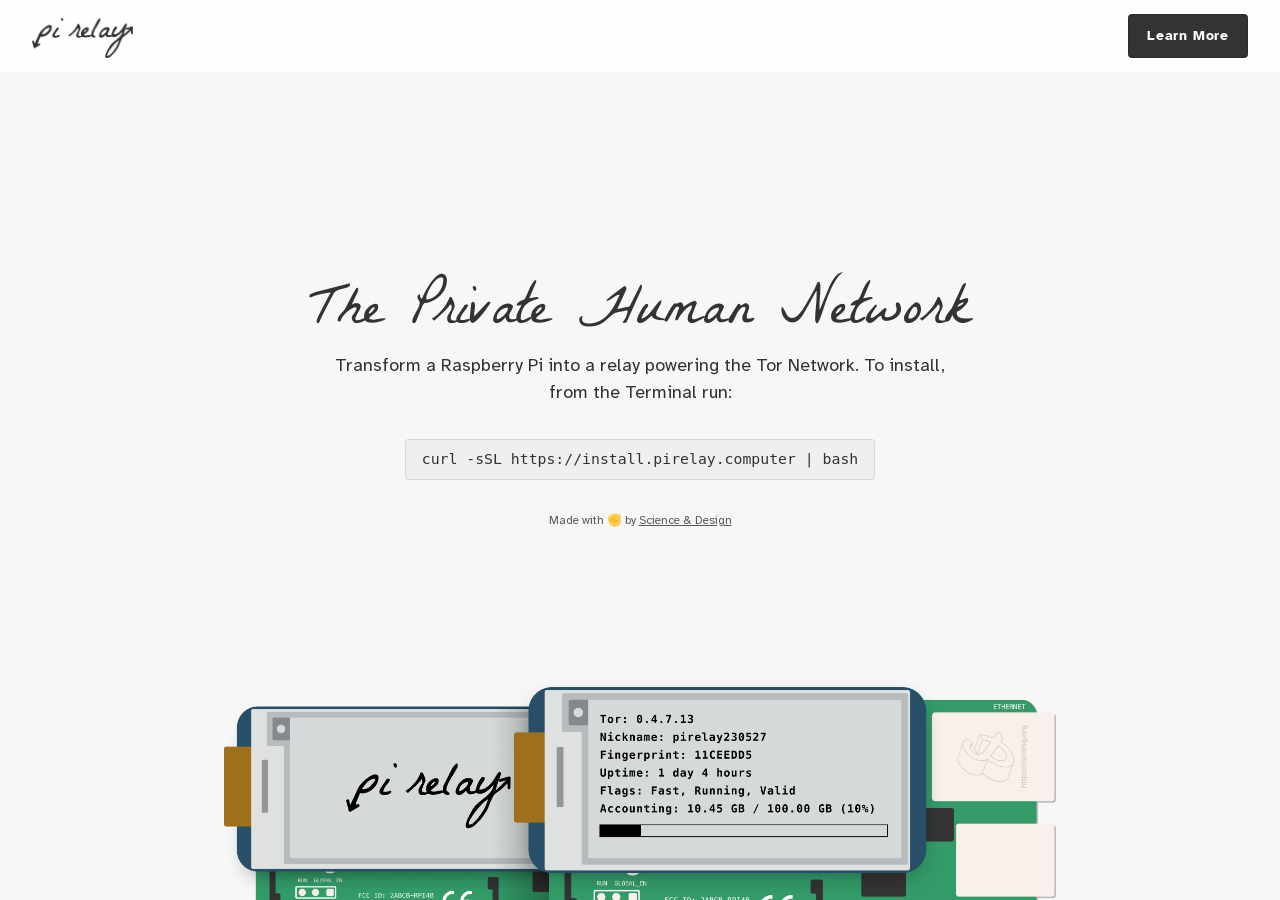
==== index.html @ c27e858c "update intro" ====
<!doctype html>

<!-- Hey there! Thanks for taking a closer look at the code 😎
This project is a work IN-PROGRESS! If you'd like to help make
it better  - i.e. more accessible, align closer with
W3C/WHATWG Standards, etc - please consider contributing 🙏 -->

<html lang="en">

<head>
	<meta charset="utf-8">
	<meta name="author" content="Glenn Sorrentino">
	<meta name="viewport" content="width=device-width, initial-scale=1">
	<meta name="description" content="Pi Relay transforms a Raspberry Pi into a relay powering the Tor network."> <!-- Keep the description to around 20 words or 150 characters so it displays fully on Google search results. -->
	<meta name="theme-color" content="#333">

	<title>Pi Relay</title>

	<link rel="apple-touch-icon" sizes="180x180" href="images/favicon/apple-touch-icon.png">
	<link rel="icon" type="image/png" href="design-system/images/favicon/favicon-32x32.png" sizes="32x32">
	<link rel="icon" type="image/png" href="design-system/images/favicon/favicon-16x16.png" sizes="16x16">
	<link rel="icon" type="image/png" href="design-system/images/favicon/android-chrome-192x192.png" sizes="192x192">
	<link rel="icon" type="image/png" href="design-system/images/favicon/android-chrome-512x512.png" sizes="512x512">
	<link rel="icon" type="image/x-icon" href="design-system/images/favicon/favicon.ico">
	<link rel="stylesheet" href="design-system/css/style.css">

	<script src="design-system/js/jquery-min.js"></script>
	<script src="design-system/js/design-system.js"></script>
</head>

<body>
	<header>
		<div class="wrapper">
			<div class="logo">
				<div class="logoMark"></div>
				<a href="#"><img src="design-system/images/nav/logo.png" alt="pi relay logo"></a></h1>
			</div>
			<nav>
				<a role="button" class="btn primaryBtn btnLrg" href="https://github.com/scidsg/pi-relay" target="_blank" rel="noopener noreferrer">Learn More</a>
			</nav>
		</div>
	</header>

	<div role="main">
		<section class="intro">
			<div class="wrapper">
				<h1>The Private Human Network</h1>
				<p>Transform a Raspberry Pi into a relay powering the Tor Network. To install, from the Terminal run:</p>
				<div class="code">
					<p>curl -sSL https://install.pirelay.computer | bash</p>
				</div>
				<p>Made with ✊ by <a href="https://scidsg.org" target="_blank" rel="noopener noreferrer">Science &amp; Design</a></p>
			</div>
		</section>
</body>

</html>
---- design-system/css/style.css ----
/* The Simple Design System is made with ❤️ by Glenn Sorrentino - https://glennsorrentino.com */
/* Please consider contributing! */

@import url("reset.css");
@import url("variables.css");
@import url("animation.css");
@import url("typography.css");
@import url("../components/button/css/button.css");
/* @import url("firefox.css"); */
@import url("../components/header/css/header.css");
@import url("../components/intro/css/intro.css");
@import url("../components/tabs/css/tabs.css");
@import url("../components/content/css/content.css");
@import url("../components/aside/css/aside.css");
@import url("../components/content/css/cards.css");
@import url("../components/footer/css/footer.css");
@import url("../components/badge/css/badge.css");
@import url("../components/toggle/css/toggle.css");
@import url("../components/banner/css/banner.css");
@import url("../components/statement/css/statement.css");
@import url("../components/article/css/article.css");
@import url("../components/table/css/table.css");
@import url("../components/login/css/login.css");
@import url("base.css");
@import url("../../css/overrides.css");
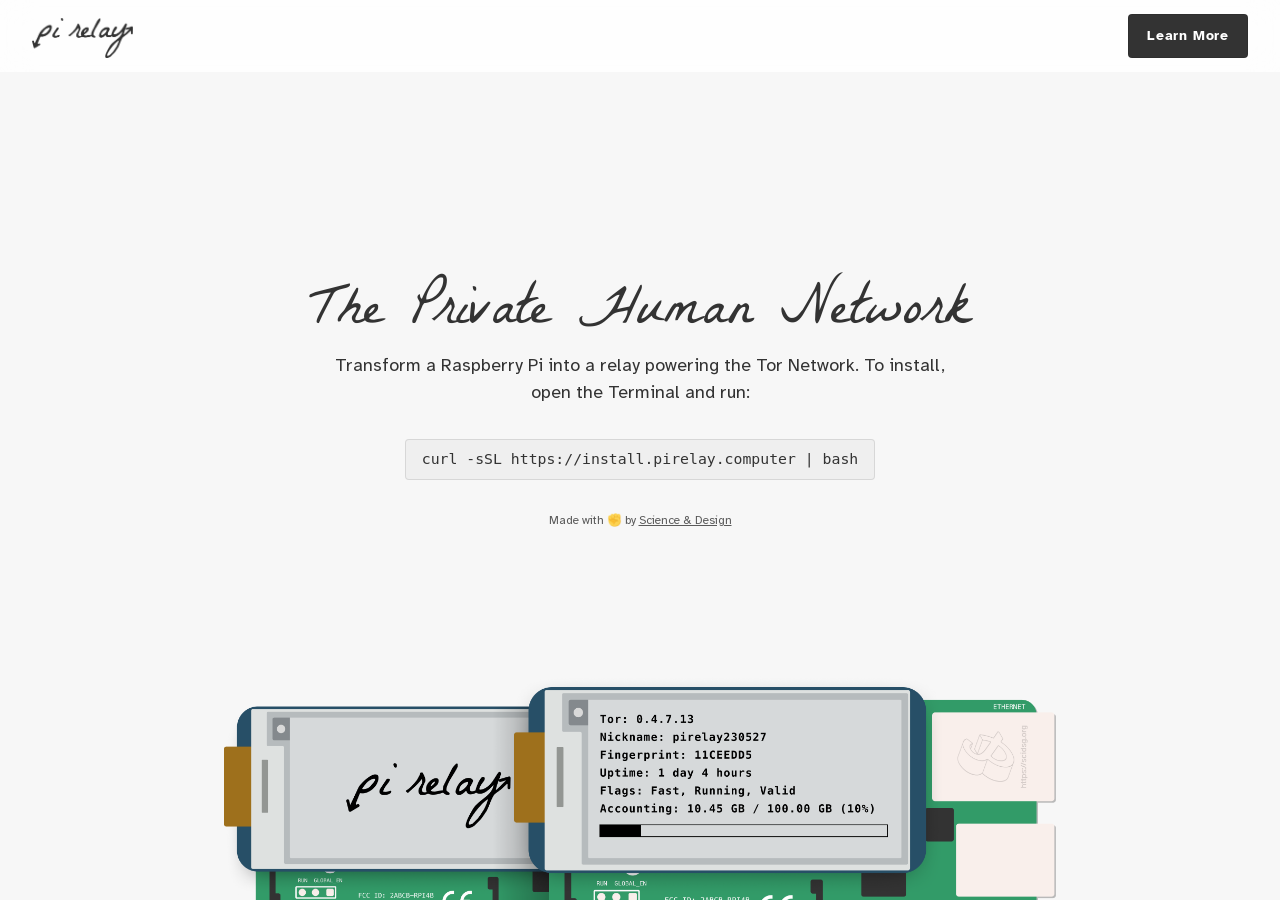
==== commit 6d074631: "Update index.html" ====
--- a/index.html
+++ b/index.html
@@ -45,7 +45,7 @@
 		<section class="intro">
 			<div class="wrapper">
 				<h1>The Private Human Network</h1>
-				<p>Transform a Raspberry Pi into a relay powering the Tor Network. To install, from the Terminal run:</p>
+				<p>Transform a Raspberry Pi into a relay powering the Tor Network. To install, open the Terminal and run:</p>
 				<div class="code">
 					<p>curl -sSL https://install.pirelay.computer | bash</p>
 				</div>
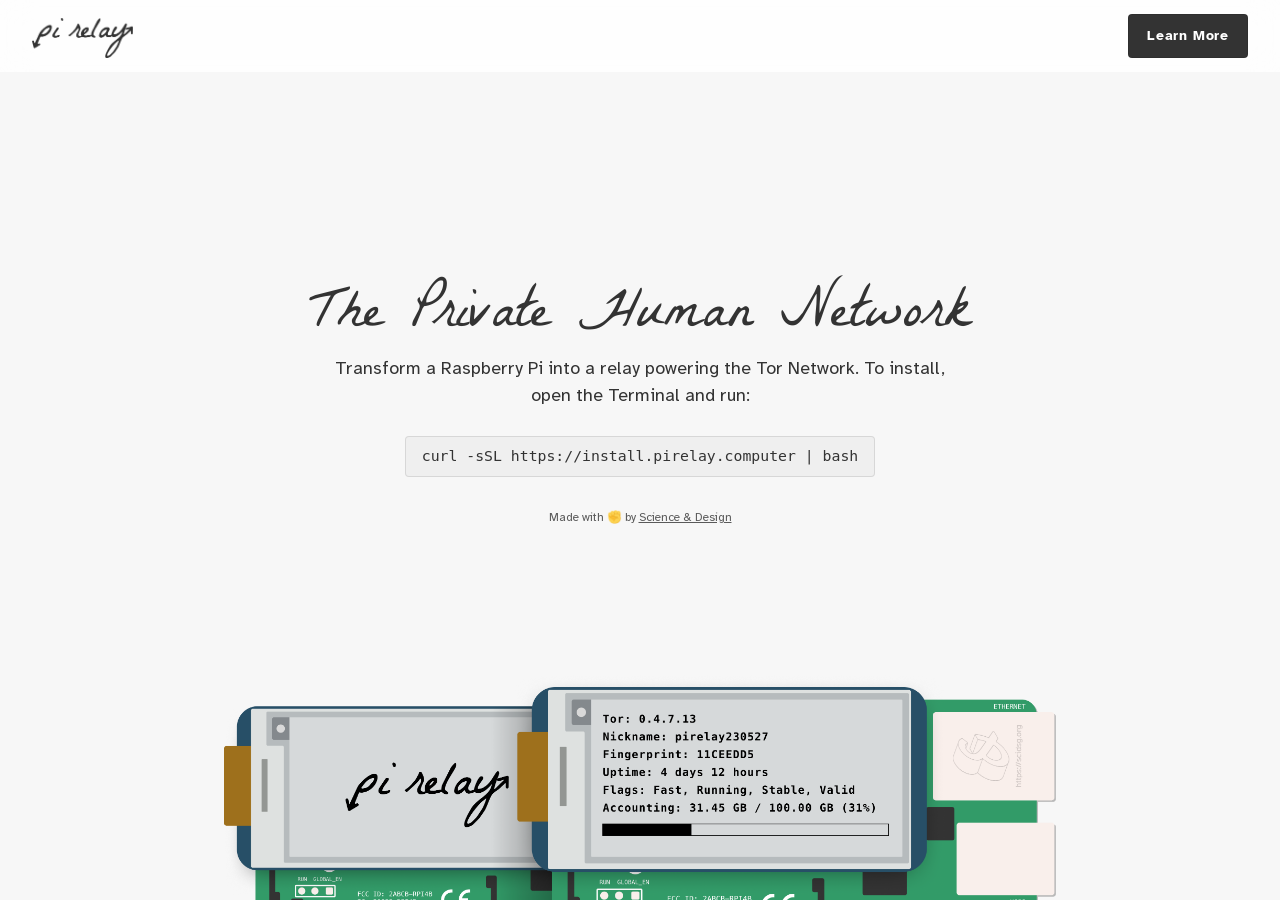
==== commit dcc6f54f: "Update index.html" ====
--- a/index.html
+++ b/index.html
@@ -33,7 +33,7 @@
 		<div class="wrapper">
 			<div class="logo">
 				<div class="logoMark"></div>
-				<a href="#"><img src="design-system/images/nav/logo.png" alt="pi relay logo"></a></h1>
+				<img src="design-system/images/nav/logo.png" alt="pi relay logo">
 			</div>
 			<nav>
 				<a role="button" class="btn primaryBtn btnLrg" href="https://github.com/scidsg/pi-relay" target="_blank" rel="noopener noreferrer">Learn More</a>
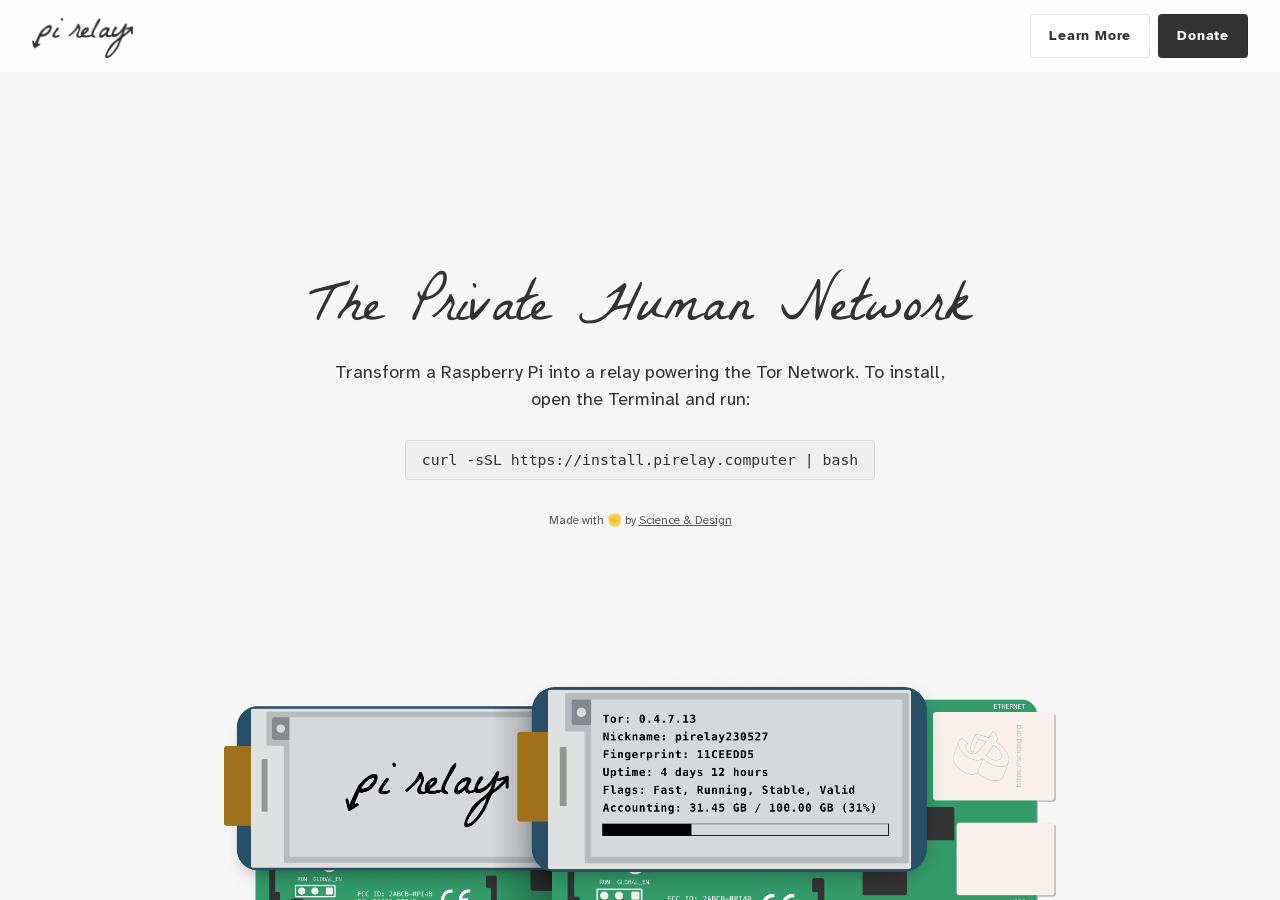
==== commit 5adf89ec: "Update index.html" ====
--- a/index.html
+++ b/index.html
@@ -36,7 +36,8 @@
 				<img src="design-system/images/nav/logo.png" alt="pi relay logo">
 			</div>
 			<nav>
-				<a role="button" class="btn primaryBtn btnLrg" href="https://github.com/scidsg/pi-relay" target="_blank" rel="noopener noreferrer">Learn More</a>
+				<a role="button" class="btn btnLrg" href="https://github.com/scidsg/pi-relay" target="_blank" rel="noopener noreferrer">Learn More</a>
+				<a role="button" class="btn btnLrg primaryBtn" href="https://opencollective.com/scidsg/contribute/pi-relay-supporter-61700" target="_blank" rel="noopener noreferrer">Donate</a>
 			</nav>
 		</div>
 	</header>
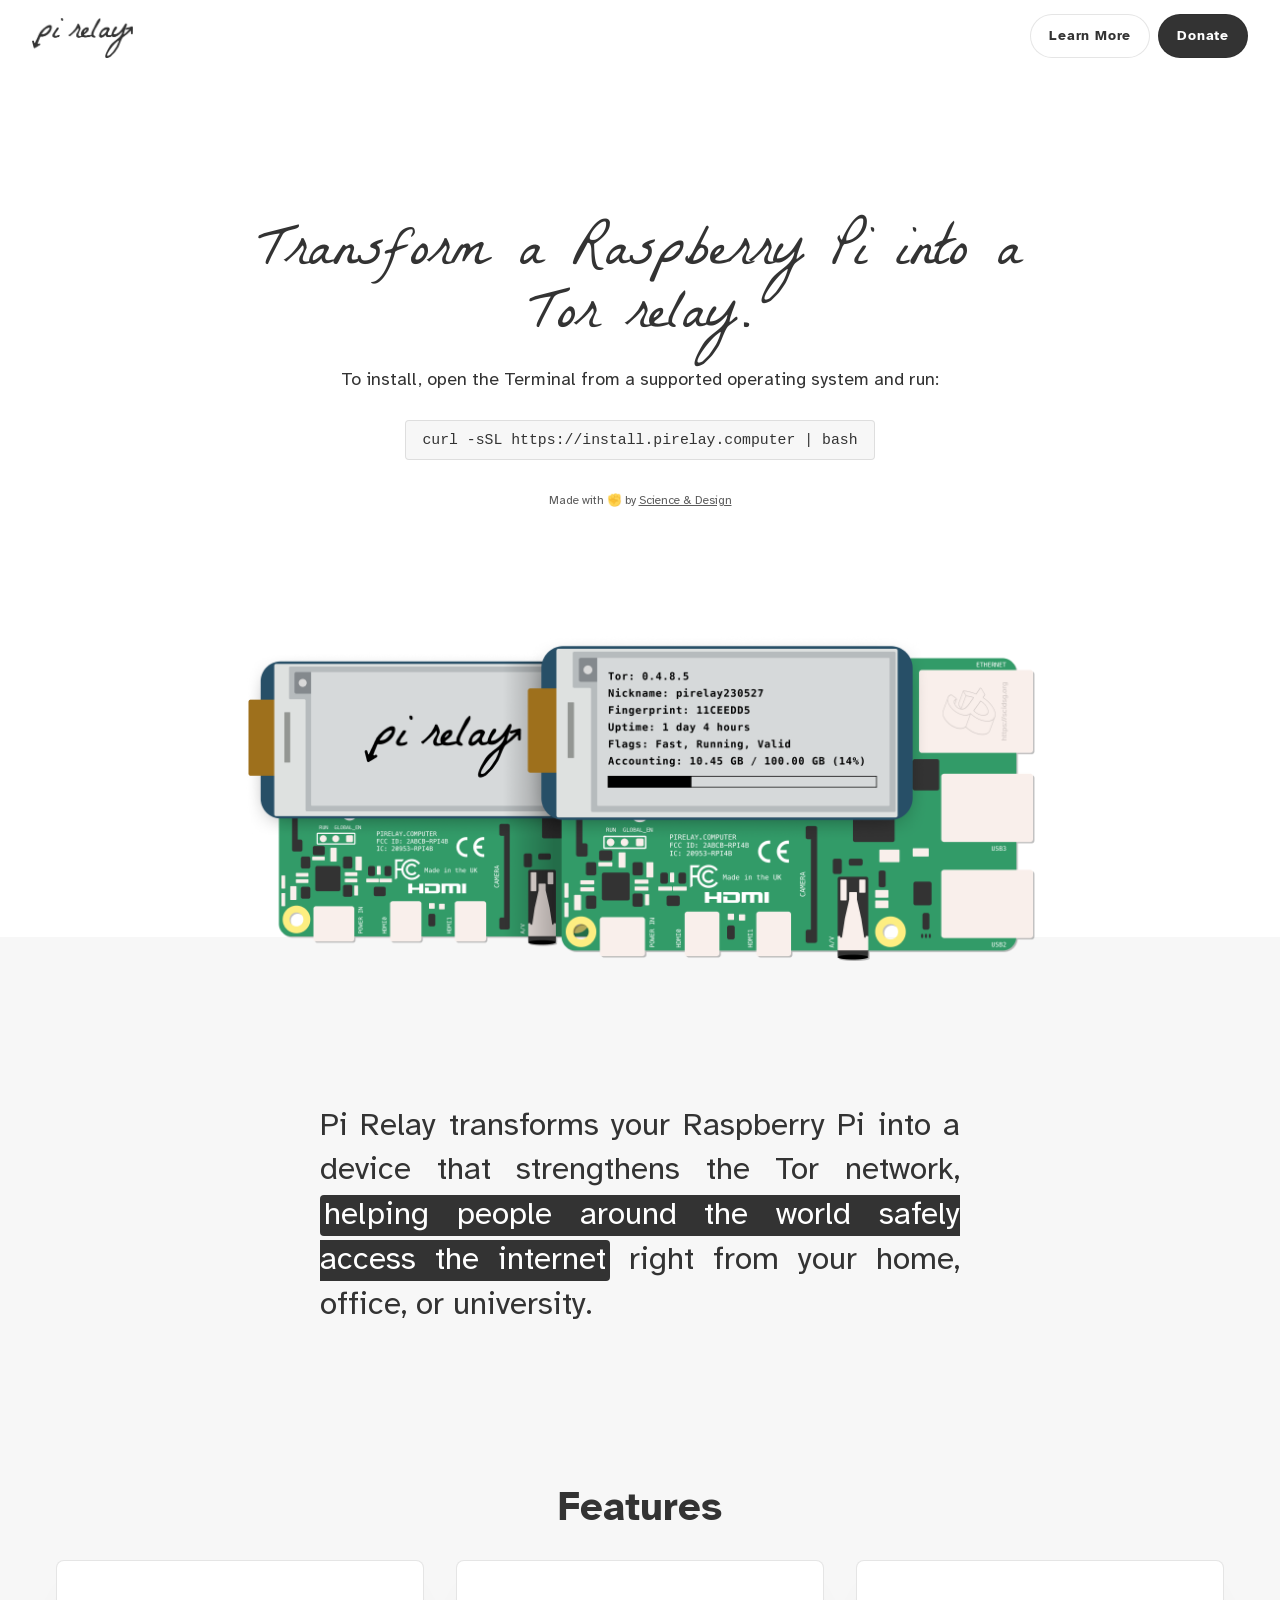
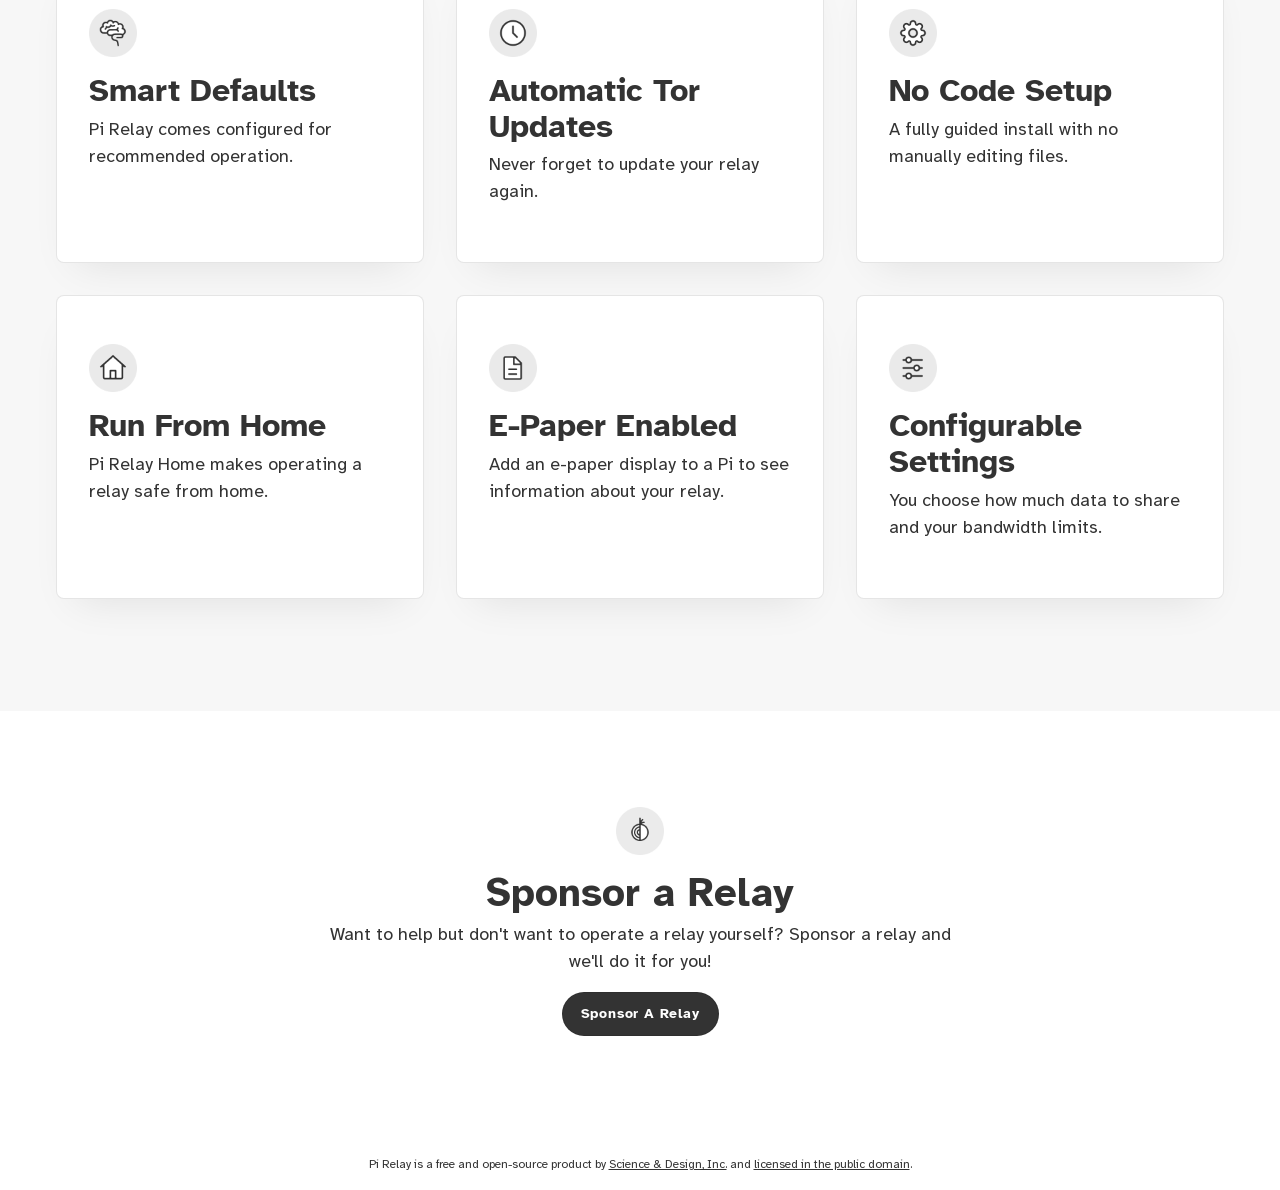
==== commit 09c5df2d: "update homepage" ====
--- a/index.html
+++ b/index.html
@@ -1,20 +1,15 @@
 <!doctype html>
-
-<!-- Hey there! Thanks for taking a closer look at the code 😎
-This project is a work IN-PROGRESS! If you'd like to help make
-it better  - i.e. more accessible, align closer with
-W3C/WHATWG Standards, etc - please consider contributing 🙏 -->
 
 <html lang="en">
 
 <head>
 	<meta charset="utf-8">
-	<meta name="author" content="Glenn Sorrentino">
+	<meta name="author" content="Science & Design, Inc.">
 	<meta name="viewport" content="width=device-width, initial-scale=1">
 	<meta name="description" content="Pi Relay transforms a Raspberry Pi into a relay powering the Tor network."> <!-- Keep the description to around 20 words or 150 characters so it displays fully on Google search results. -->
 	<meta name="theme-color" content="#333">
 
-	<title>Pi Relay</title>
+	<title>Pi Relay - The Private Human Network</title>
 
 	<link rel="apple-touch-icon" sizes="180x180" href="images/favicon/apple-touch-icon.png">
 	<link rel="icon" type="image/png" href="design-system/images/favicon/favicon-32x32.png" sizes="32x32">
@@ -45,14 +40,84 @@
 	<div role="main">
 		<section class="intro">
 			<div class="wrapper">
-				<h1>The Private Human Network</h1>
-				<p>Transform a Raspberry Pi into a relay powering the Tor Network. To install, open the Terminal and run:</p>
+				<h1>Transform a Raspberry Pi into a Tor&nbsp;relay.</h1>
+				<p>To install, open the Terminal from a supported operating system and run:</p>
 				<div class="code">
 					<p>curl -sSL https://install.pirelay.computer | bash</p>
 				</div>
 				<p>Made with ✊ by <a href="https://scidsg.org" target="_blank" rel="noopener noreferrer">Science &amp; Design</a></p>
+				<img src="design-system/images/intro/cover.png" alt="Pi with E-Paper Display">
 			</div>
 		</section>
+
+		<section class="statementContainer">
+		  <div class="wrapper">
+		    <div class="statement description">
+		      <p>Pi Relay transforms your Raspberry Pi into a device that strengthens the Tor network, <span class="highlight">helping people around the world safely access the internet</span> right from your home, office, or university.</p>
+		    </div>
+		  </div>
+		</section>
+
+		<section class="cardSection">
+		  <div class="wrapper">
+		    <h3>Features</h3>
+		    <div class="groupRow card">
+		      <div class="description">
+		        <div class="icon smart"></div>
+		        <h4>Smart Defaults</h4>
+		        <p>Pi Relay comes configured for recommended operation.</p>
+		      </div>
+		      <div class="description">
+		        <div class="icon update"></div>
+		        <h4>Automatic Tor Updates</h4>
+		        <p>Never forget to update your relay again.</p>
+		      </div>
+		      <div class="description">
+		        <div class="icon setup"></div>
+		        <h4>No Code Setup</h4>
+		        <p>A fully guided install with no manually editing files.</p>
+		      </div>
+		    </div>
+		    <div class="groupRow card">
+		      <div class="description">
+		        <div class="icon home"></div>
+		        <h4>Run From Home</h4>
+		        <p>Pi Relay Home makes operating a relay safe from home.</p>
+		      </div>
+		      <div class="description">
+		        <div class="icon paper"></div>
+		        <h4>E-Paper Enabled</h4>
+		        <p>Add an e-paper display to a Pi to see information about your relay.</p>
+		      </div>
+		      <div class="description">
+		        <div class="icon config"></div>
+		        <h4>Configurable Settings</h4>
+		        <p>You choose how much data to share and your bandwidth limits.</p>
+		      </div>
+		    </div>
+		  </div>
+		</section>
+
+		<section class="featureSection">
+			<div class="wrapper">
+				<div class="group featureGroup">
+					<div class="description">
+						<div class="icon tor"></div>
+						<h3>Sponsor a Relay</h3>
+						<p>Want to help but don't want to operate a relay yourself? Sponsor a relay and we'll do it for you!</p>
+						<a class="btn btnLrg primaryBtn" href="https://opencollective.com/scidsg/contribute/tor-relay-operator-50818" target="_blank" rel="noopener noreferrer">Sponsor a Relay</a>
+					</div>
+					
+				</div>
+			</div>
+		</section>
+
+		<footer>
+		  <div class="wrapper">
+		    <p>Pi Relay is a free and open-source product by <a property="dct:title" href="https://scidsg.org" target="_blank" rel="cc:attributionURL noopener noreferrer">Science &amp; Design, Inc.</a> and <a href="https://github.com/scidsg/pi-relay/blob/main/LICENSE" target="_blank" rel="license noopener noreferrer">licensed in the public domain</a>.</p>
+		  </div>
+		</footer>
+
 </body>
 
 </html>
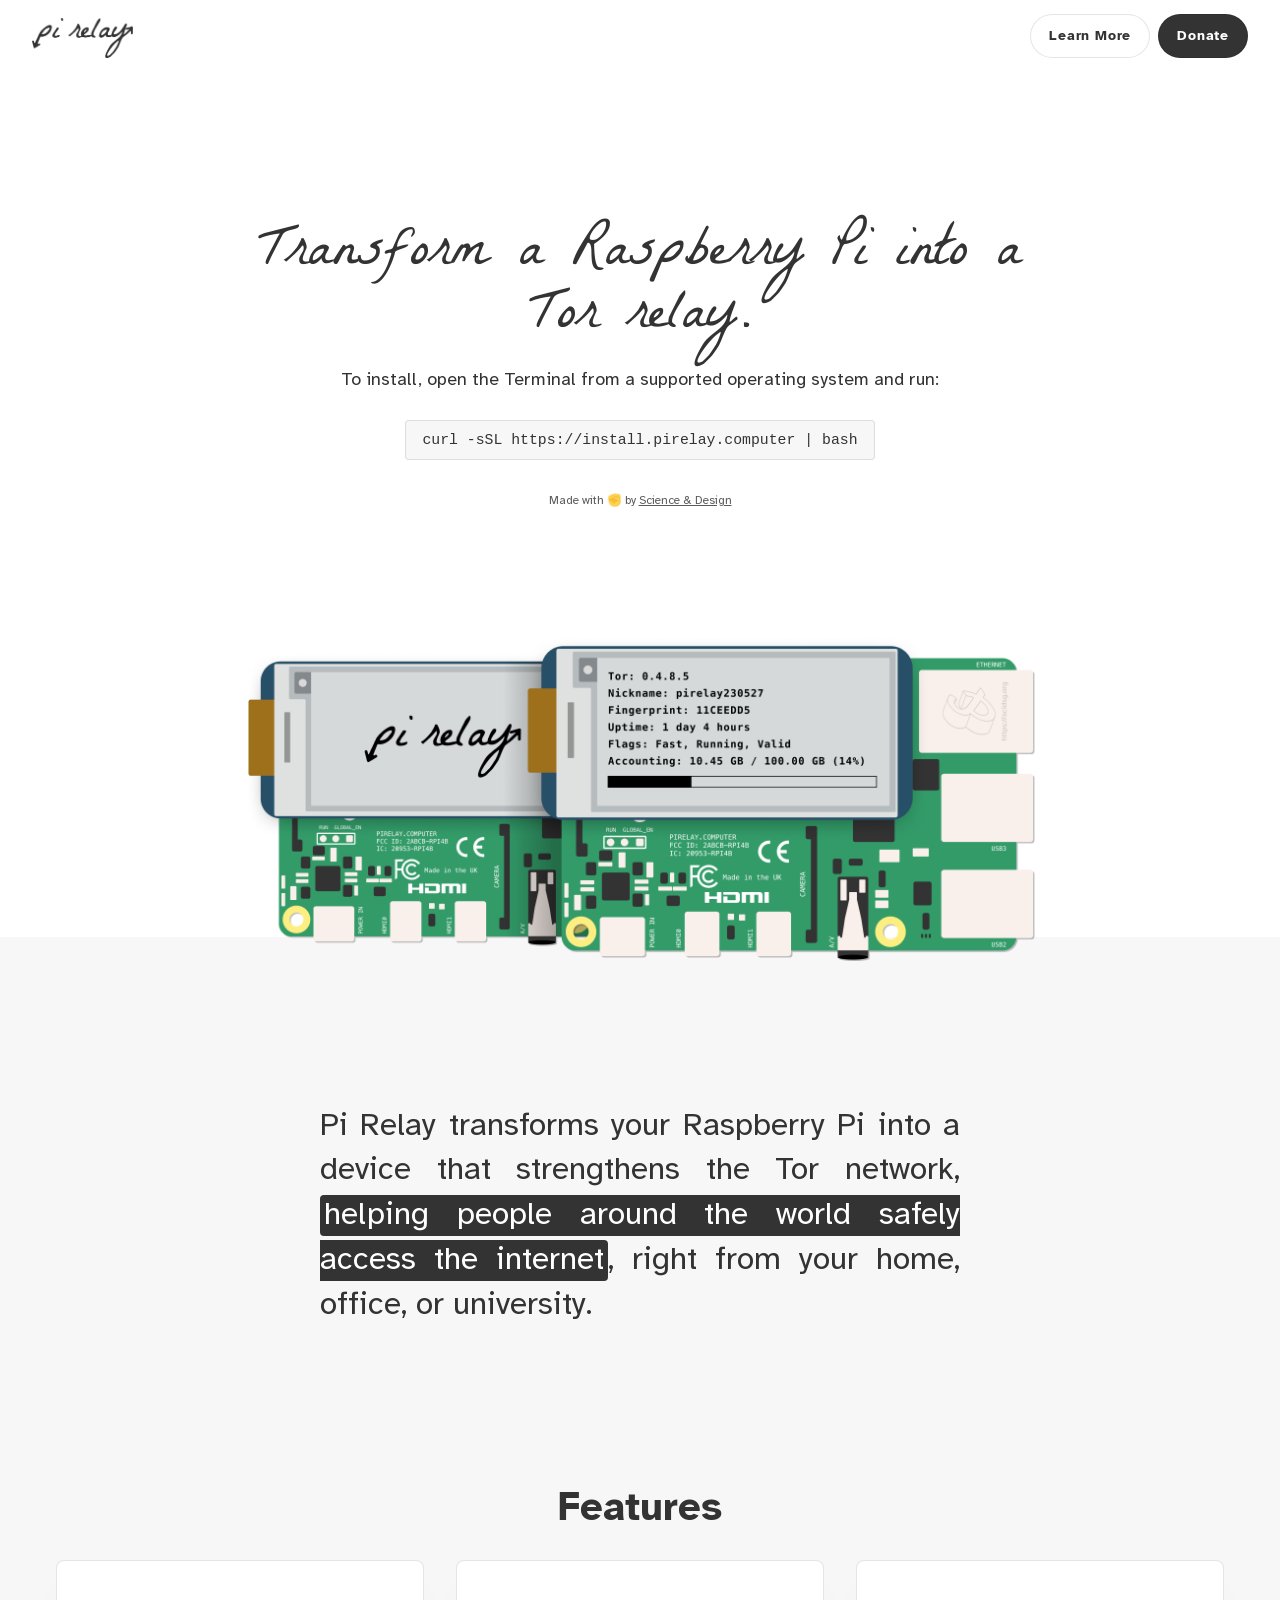
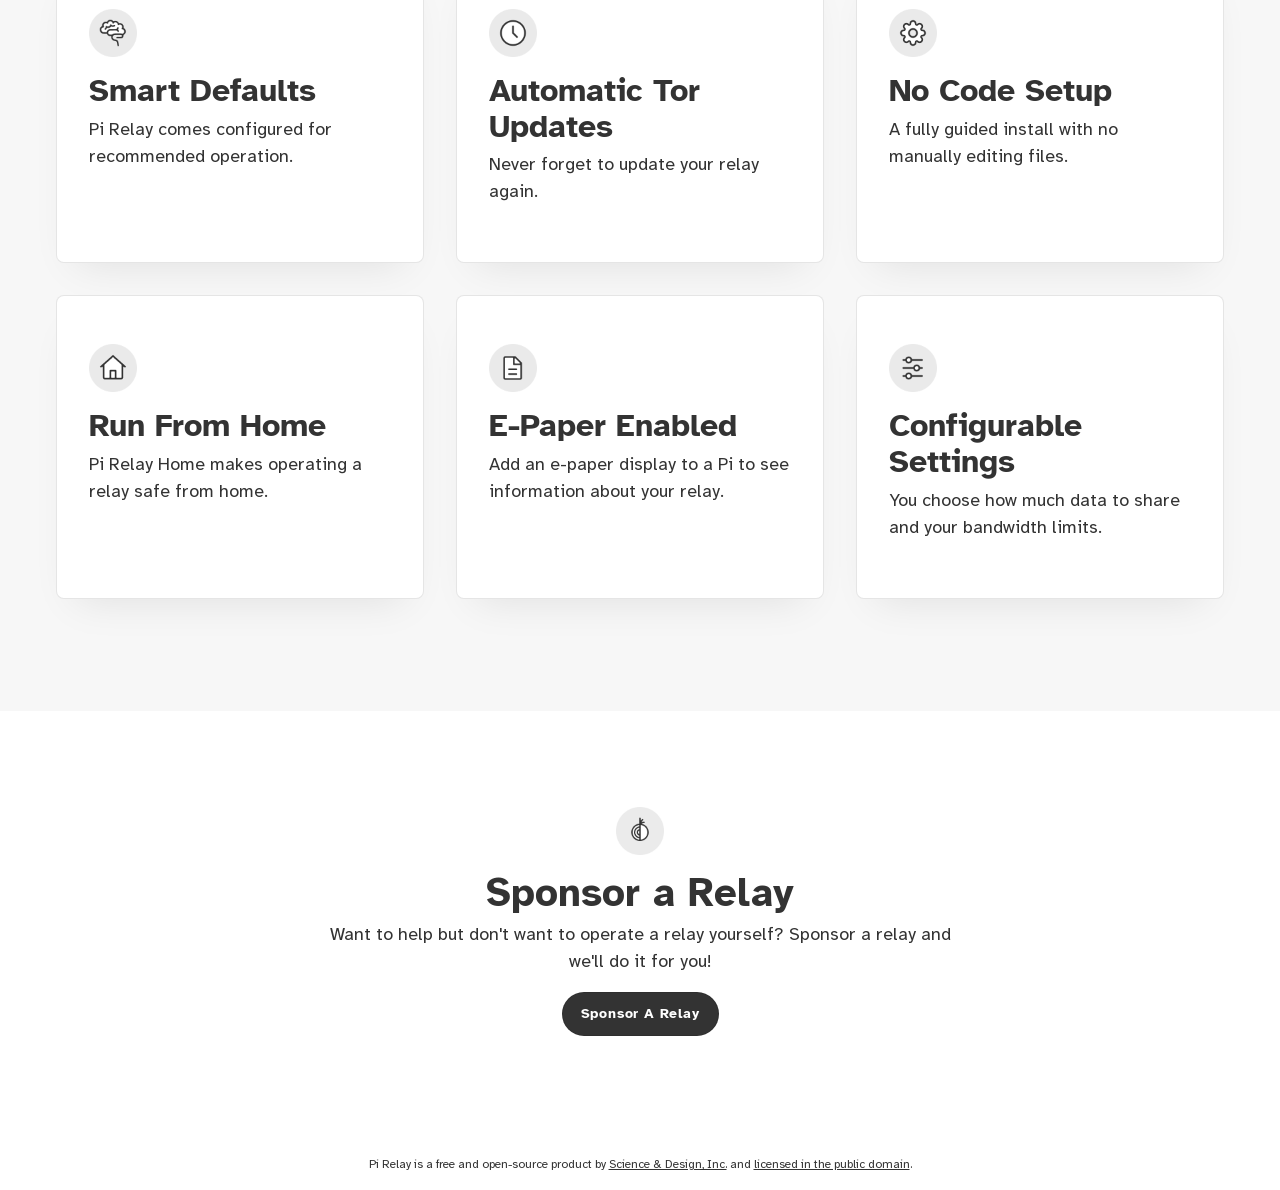
==== commit 32255bf7: "Update index.html" ====
--- a/index.html
+++ b/index.html
@@ -53,7 +53,7 @@
 		<section class="statementContainer">
 		  <div class="wrapper">
 		    <div class="statement description">
-		      <p>Pi Relay transforms your Raspberry Pi into a device that strengthens the Tor network, <span class="highlight">helping people around the world safely access the internet</span> right from your home, office, or university.</p>
+		      <p>Pi Relay transforms your Raspberry Pi into a device that strengthens the Tor network, <span class="highlight">helping people around the world safely access the internet</span>, right from your home, office, or university.</p>
 		    </div>
 		  </div>
 		</section>
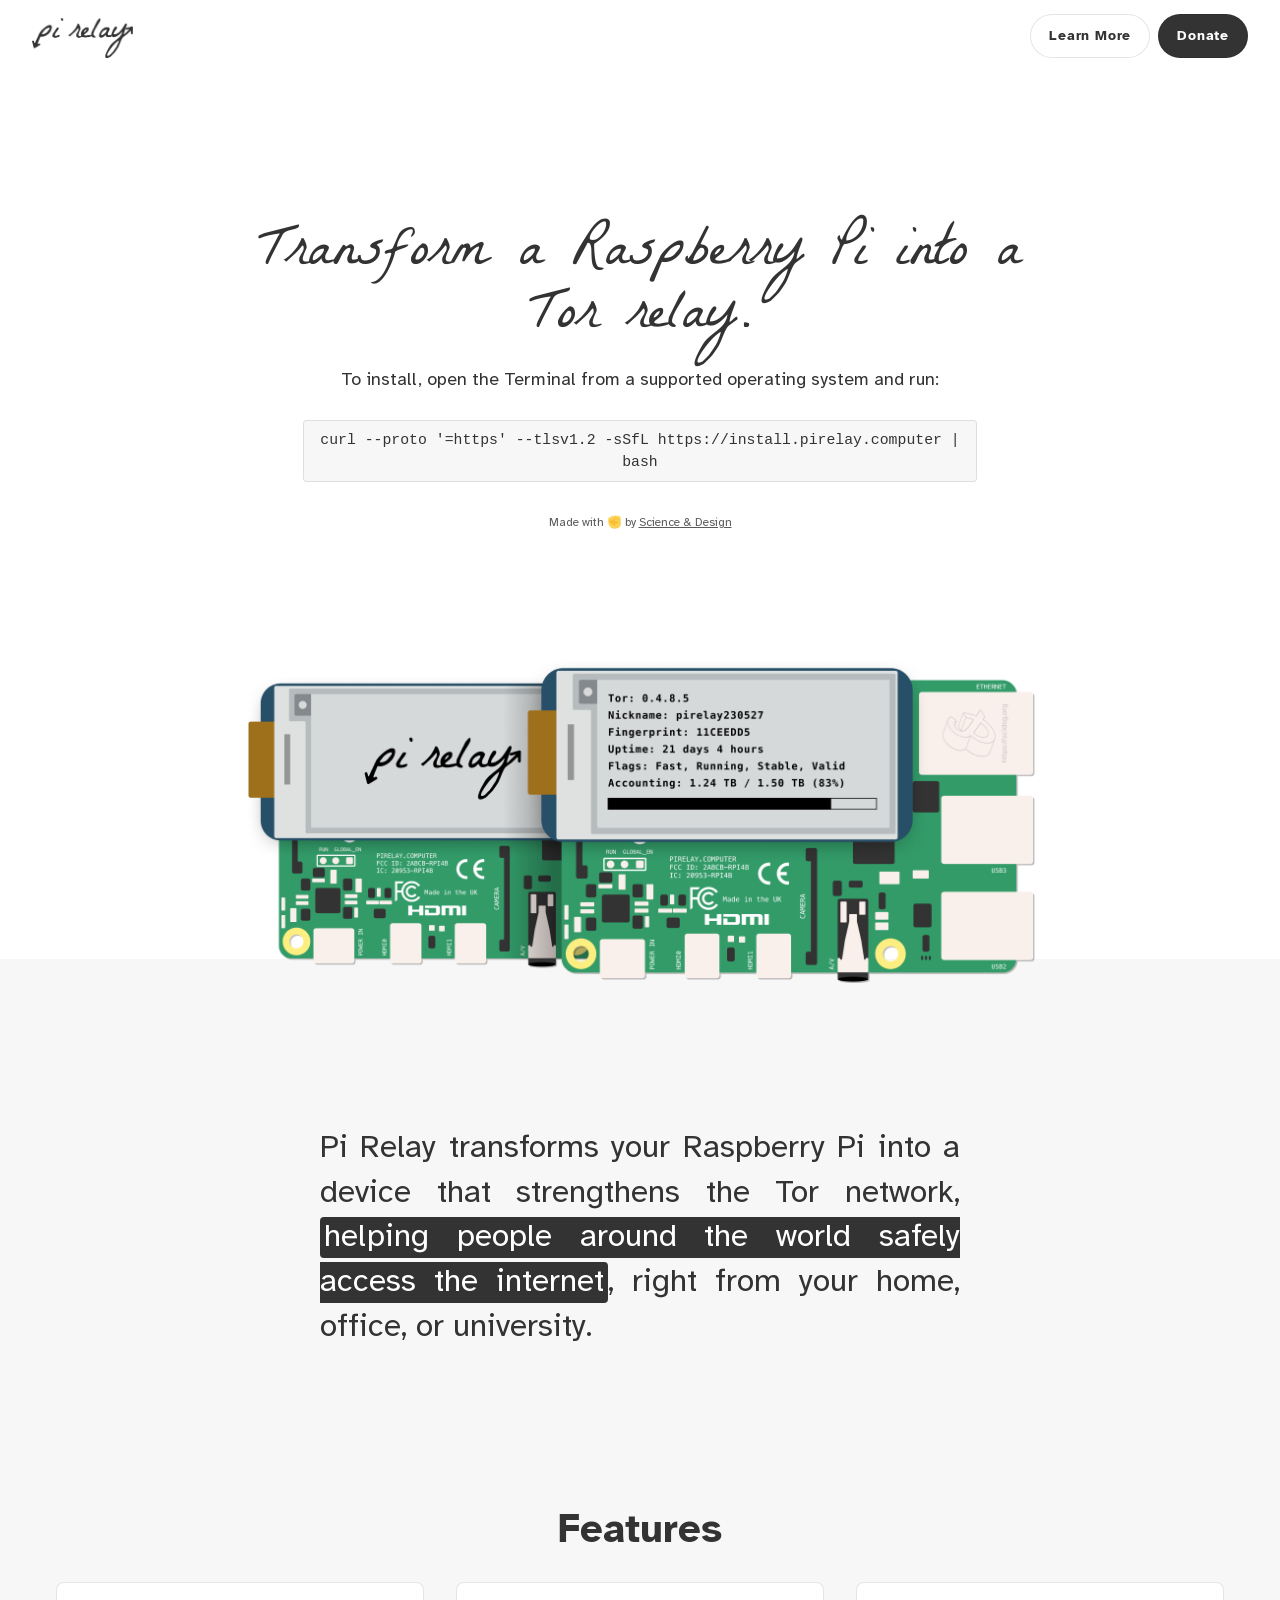
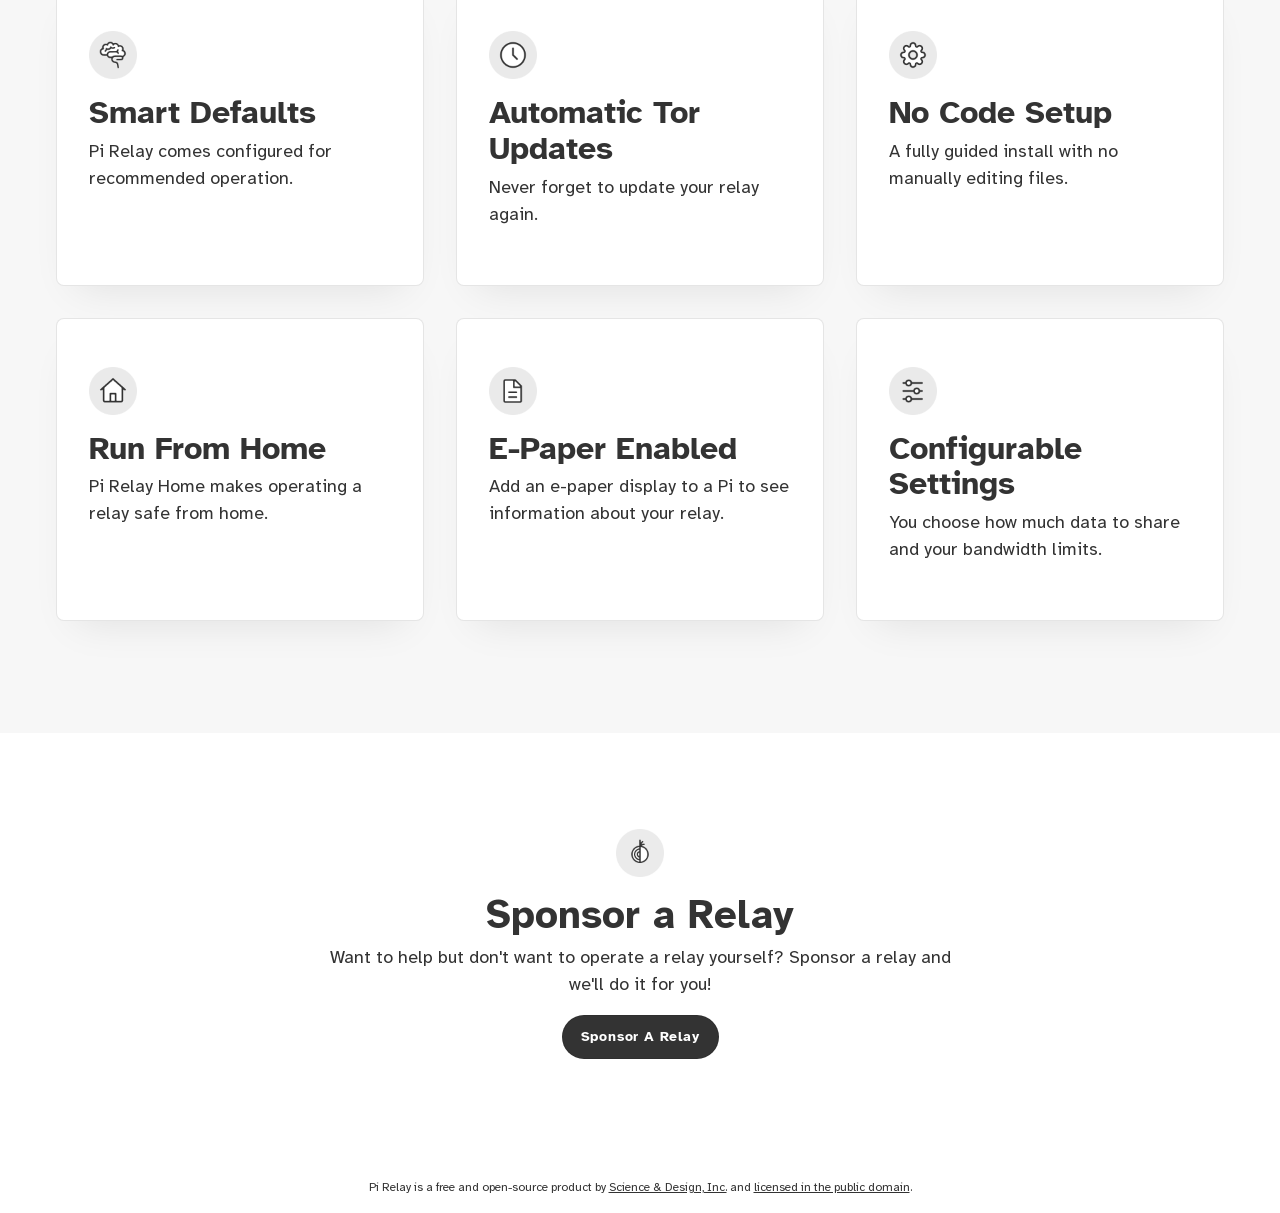
==== commit 96baa150: "Update index.html" ====
--- a/index.html
+++ b/index.html
@@ -43,7 +43,7 @@
 				<h1>Transform a Raspberry Pi into a Tor&nbsp;relay.</h1>
 				<p>To install, open the Terminal from a supported operating system and run:</p>
 				<div class="code">
-					<p>curl -sSL https://install.pirelay.computer | bash</p>
+					<p>curl --proto '=https' --tlsv1.2 -sSfL https://install.pirelay.computer | bash</p>
 				</div>
 				<p>Made with ✊ by <a href="https://scidsg.org" target="_blank" rel="noopener noreferrer">Science &amp; Design</a></p>
 				<img src="design-system/images/intro/cover.png" alt="Pi with E-Paper Display">
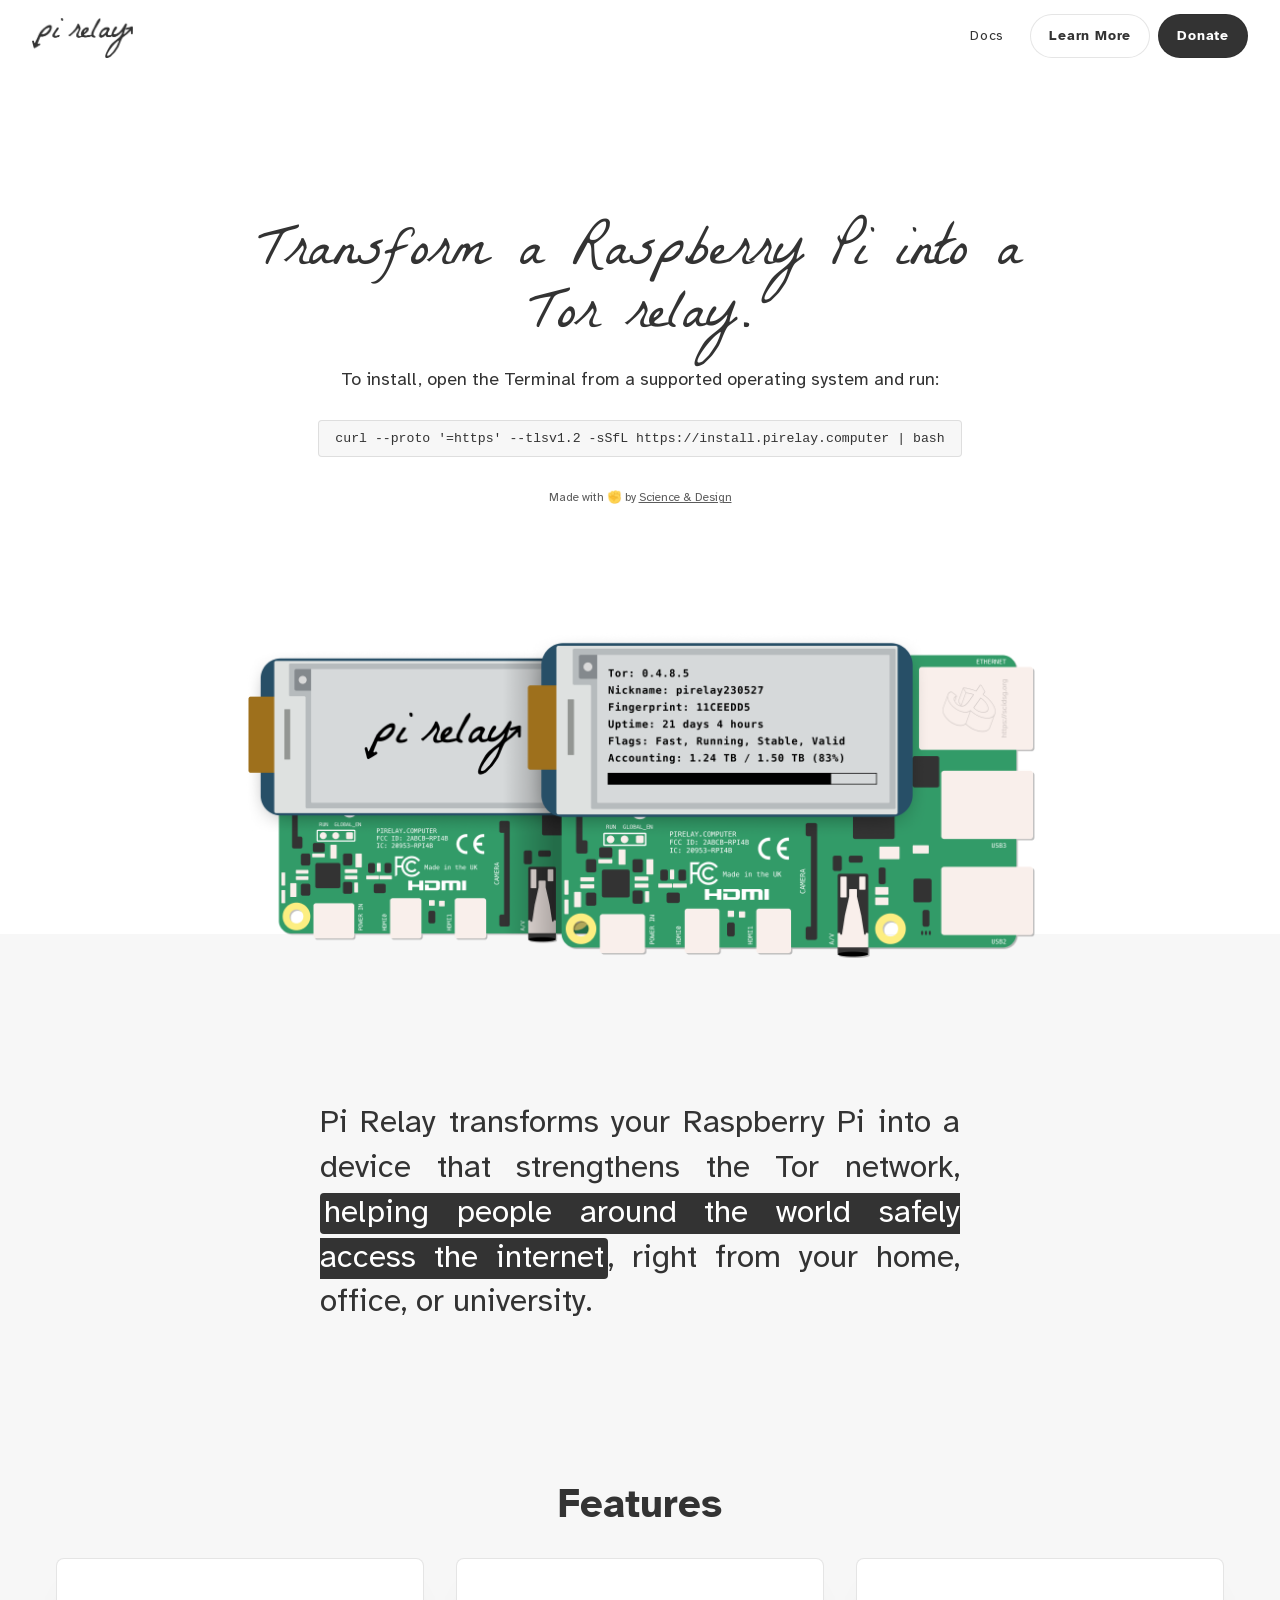
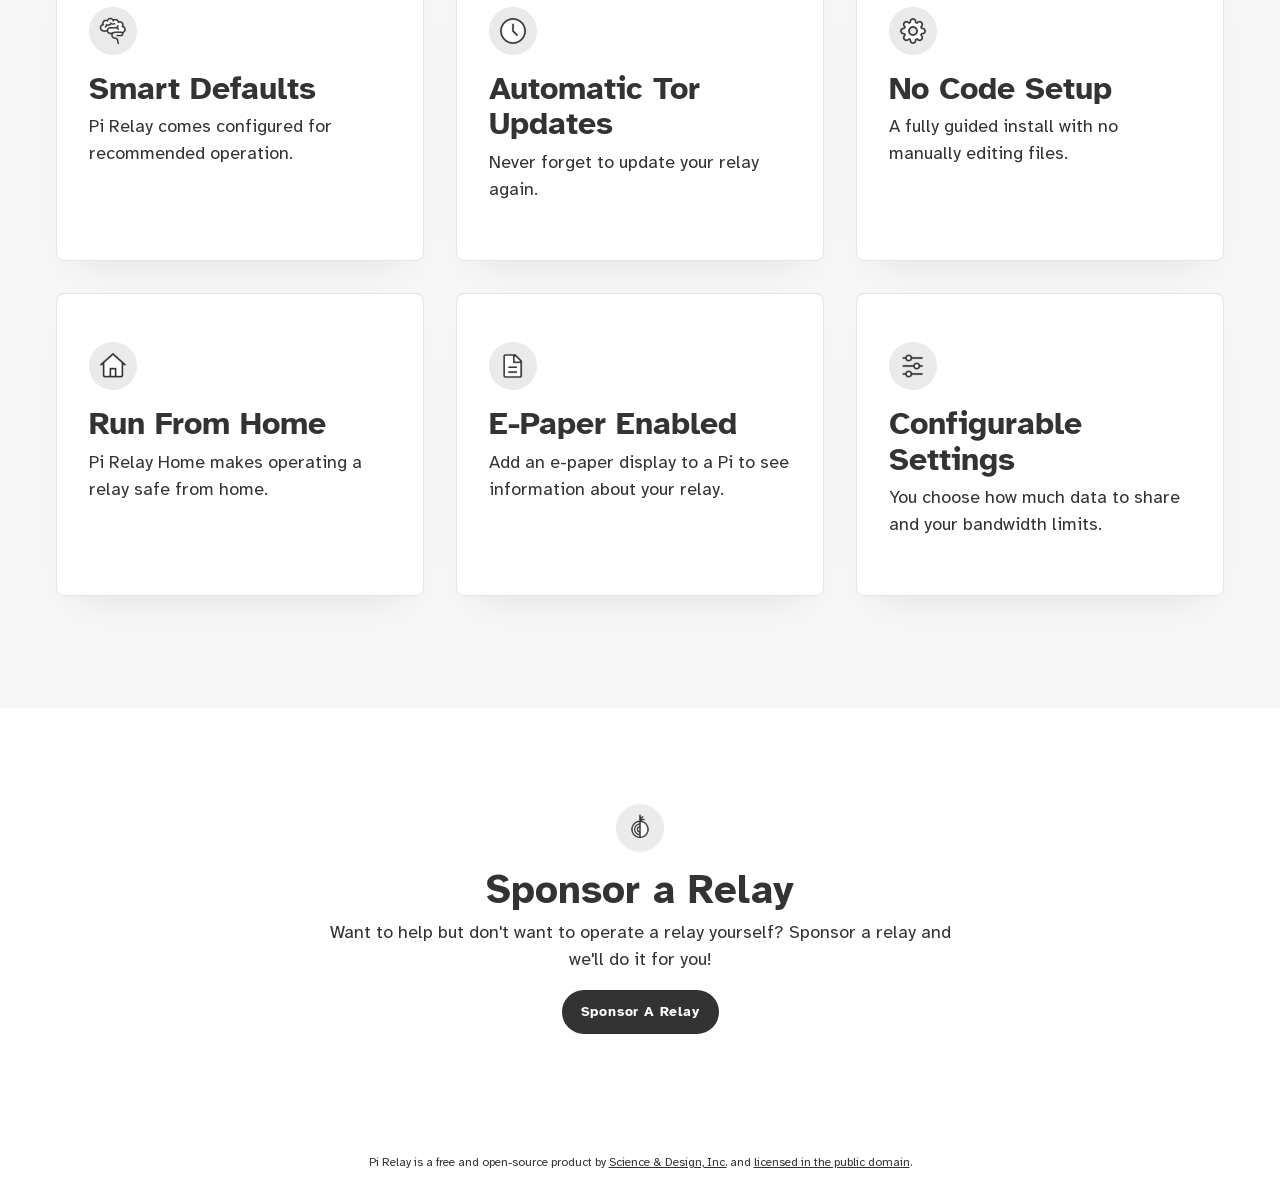
==== commit 90ce9c3c: "update header" ====
--- a/index.html
+++ b/index.html
@@ -31,12 +31,16 @@
 				<img src="design-system/images/nav/logo.png" alt="pi relay logo">
 			</div>
 			<nav>
-				<a role="button" class="btn btnLrg" href="https://github.com/scidsg/pi-relay" target="_blank" rel="noopener noreferrer">Learn More</a>
+				<ul>
+					<li><a class="wrapper" href="https://scidsg.github.io/pirelay-docs/book/intro.html" target="_blank" rel="noopener noreferrer">Docs</a></li>
+					<li><a role="button" class="btn btnLrg" href="https://github.com/scidsg/pi-relay" target="_blank" rel="noopener noreferrer">Learn More</a></li>
+				</ul>
+				<a class="mobileNav btnIcon"></a>
 				<a role="button" class="btn btnLrg primaryBtn" href="https://opencollective.com/scidsg/contribute/pi-relay-supporter-61700" target="_blank" rel="noopener noreferrer">Donate</a>
+
 			</nav>
 		</div>
 	</header>
-
 	<div role="main">
 		<section class="intro">
 			<div class="wrapper">
